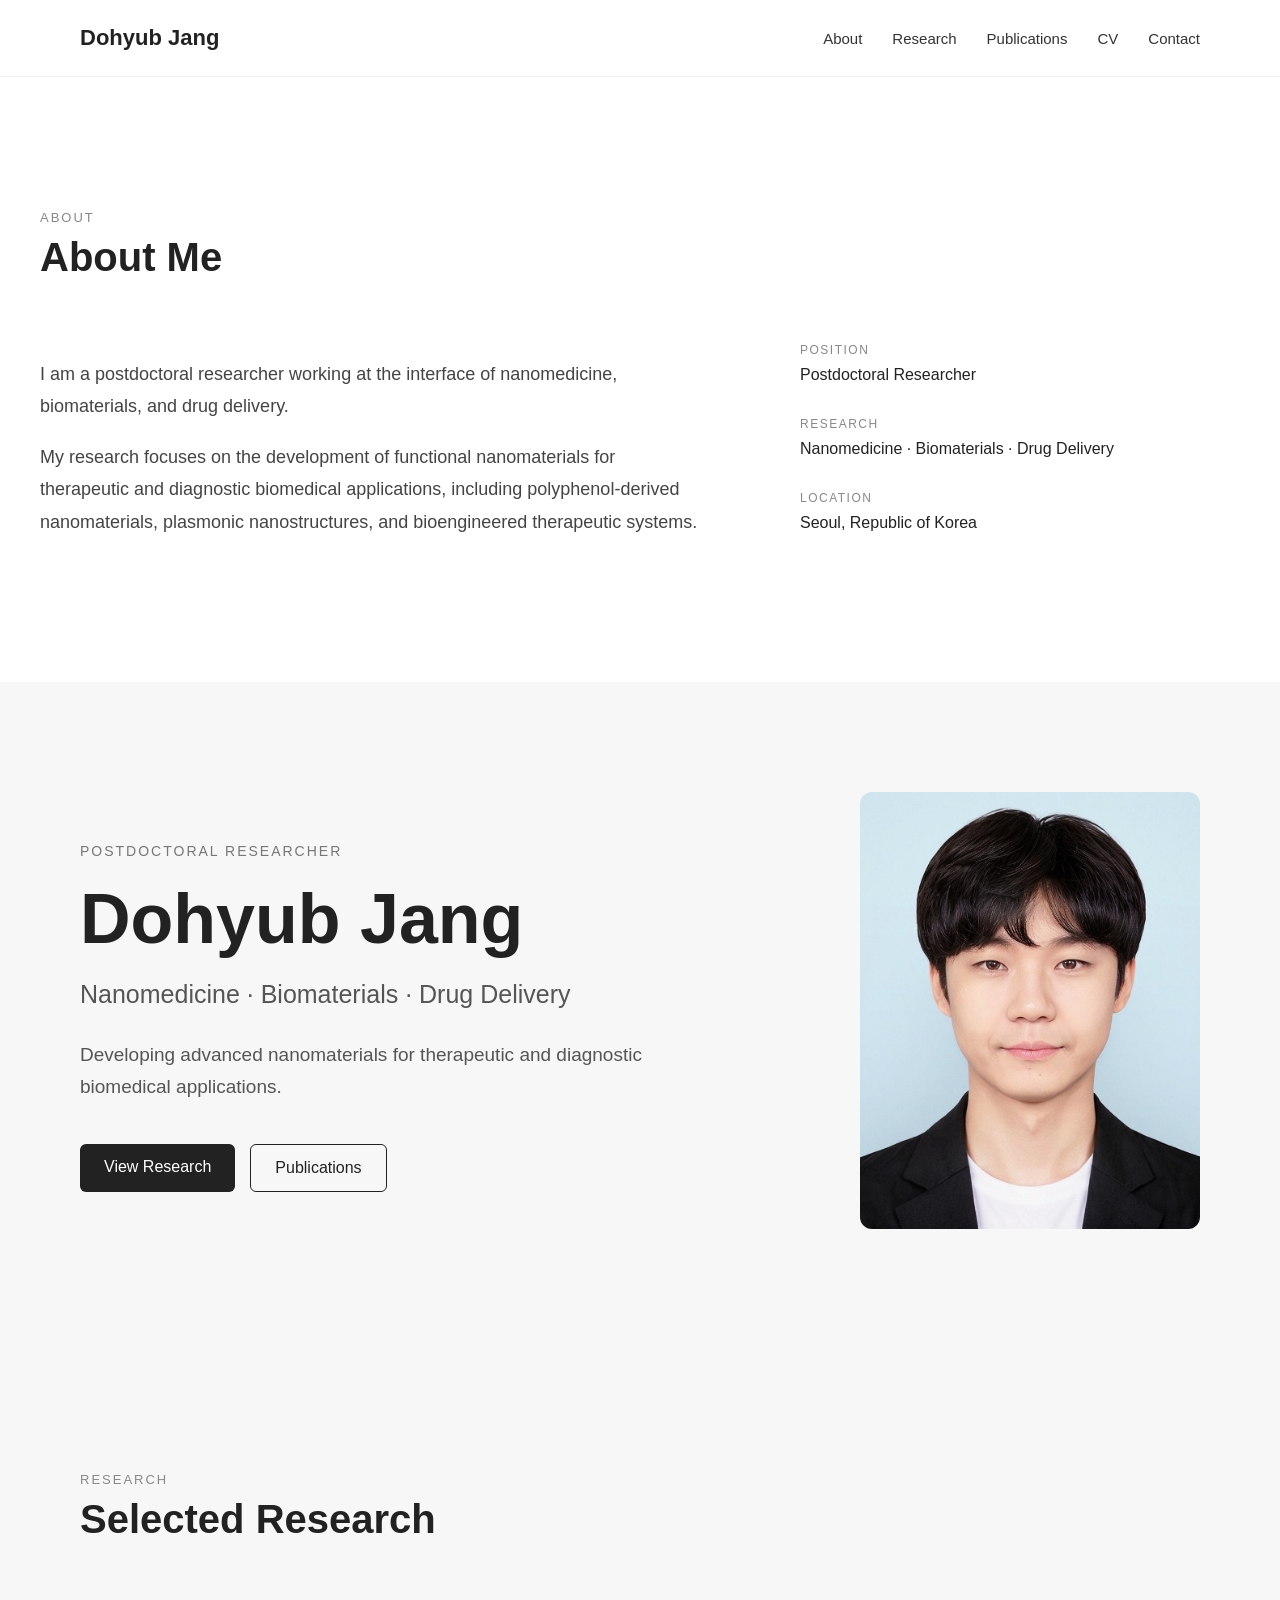
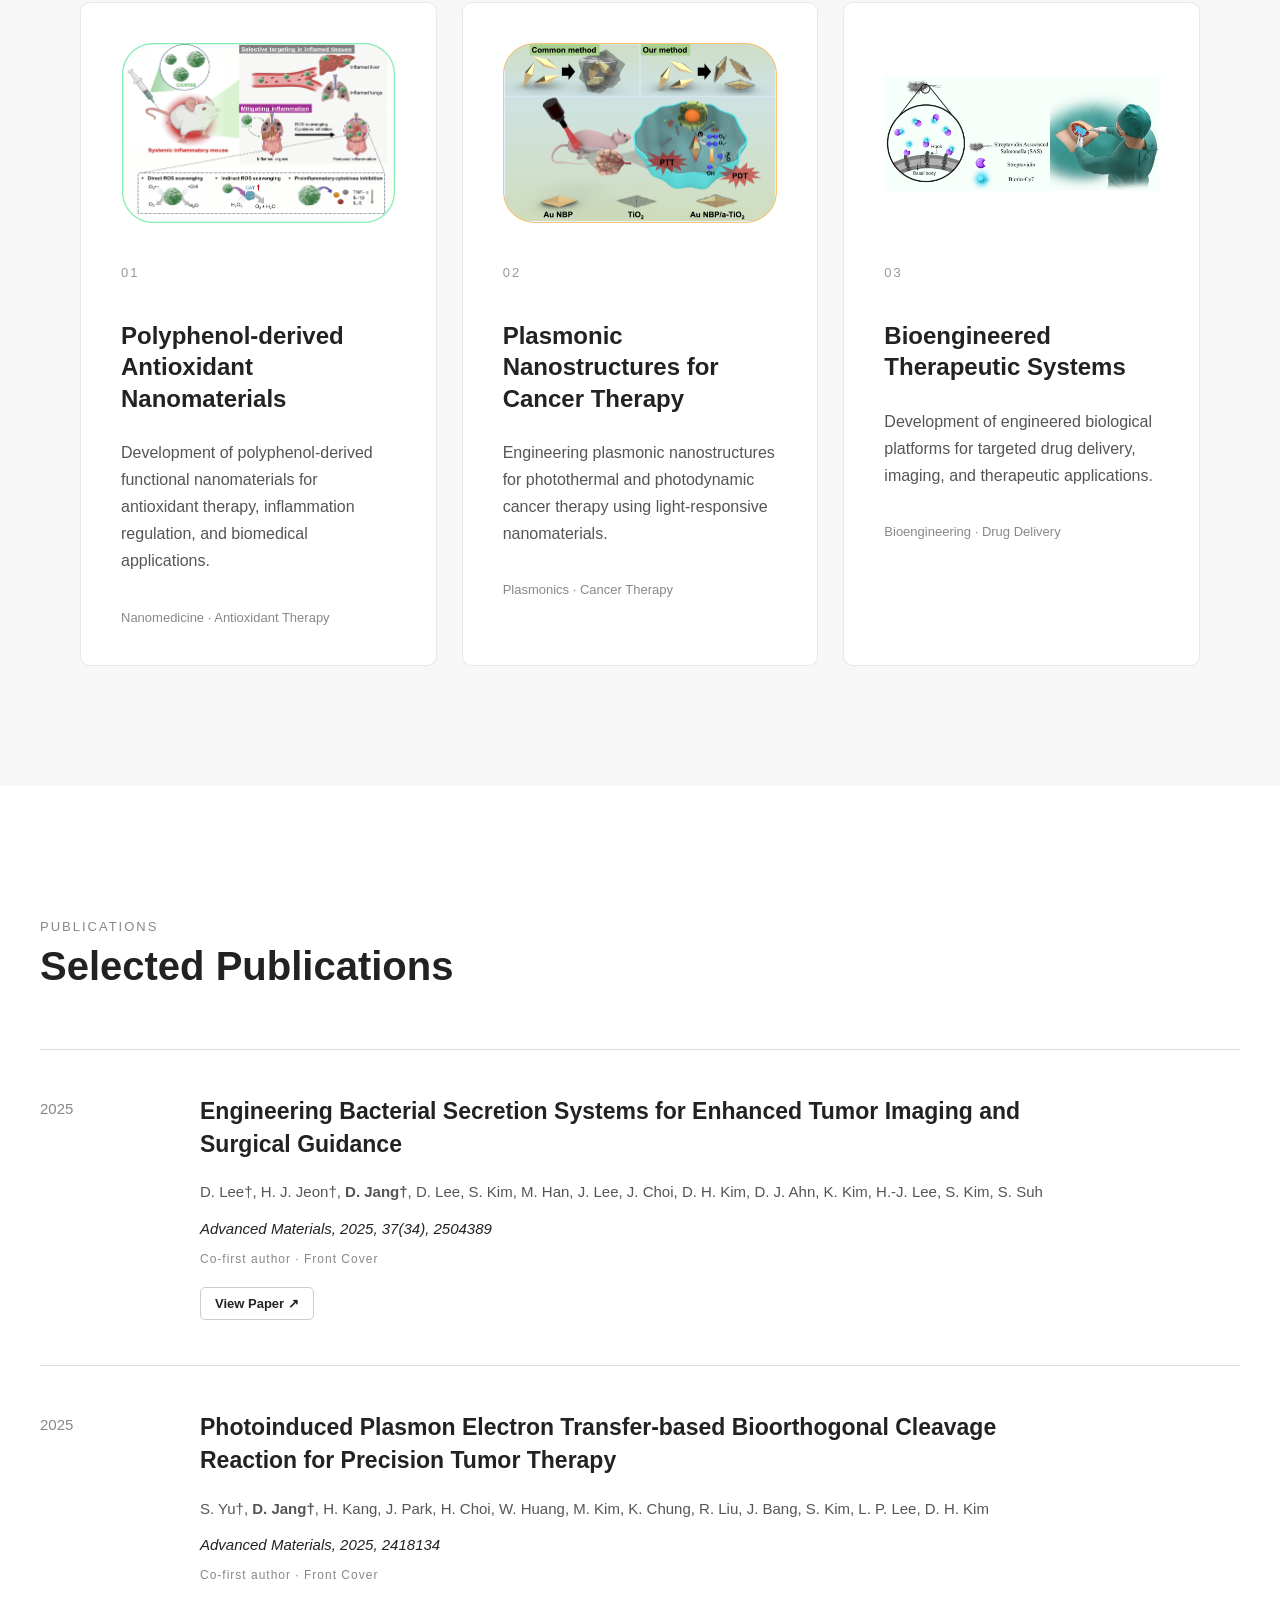
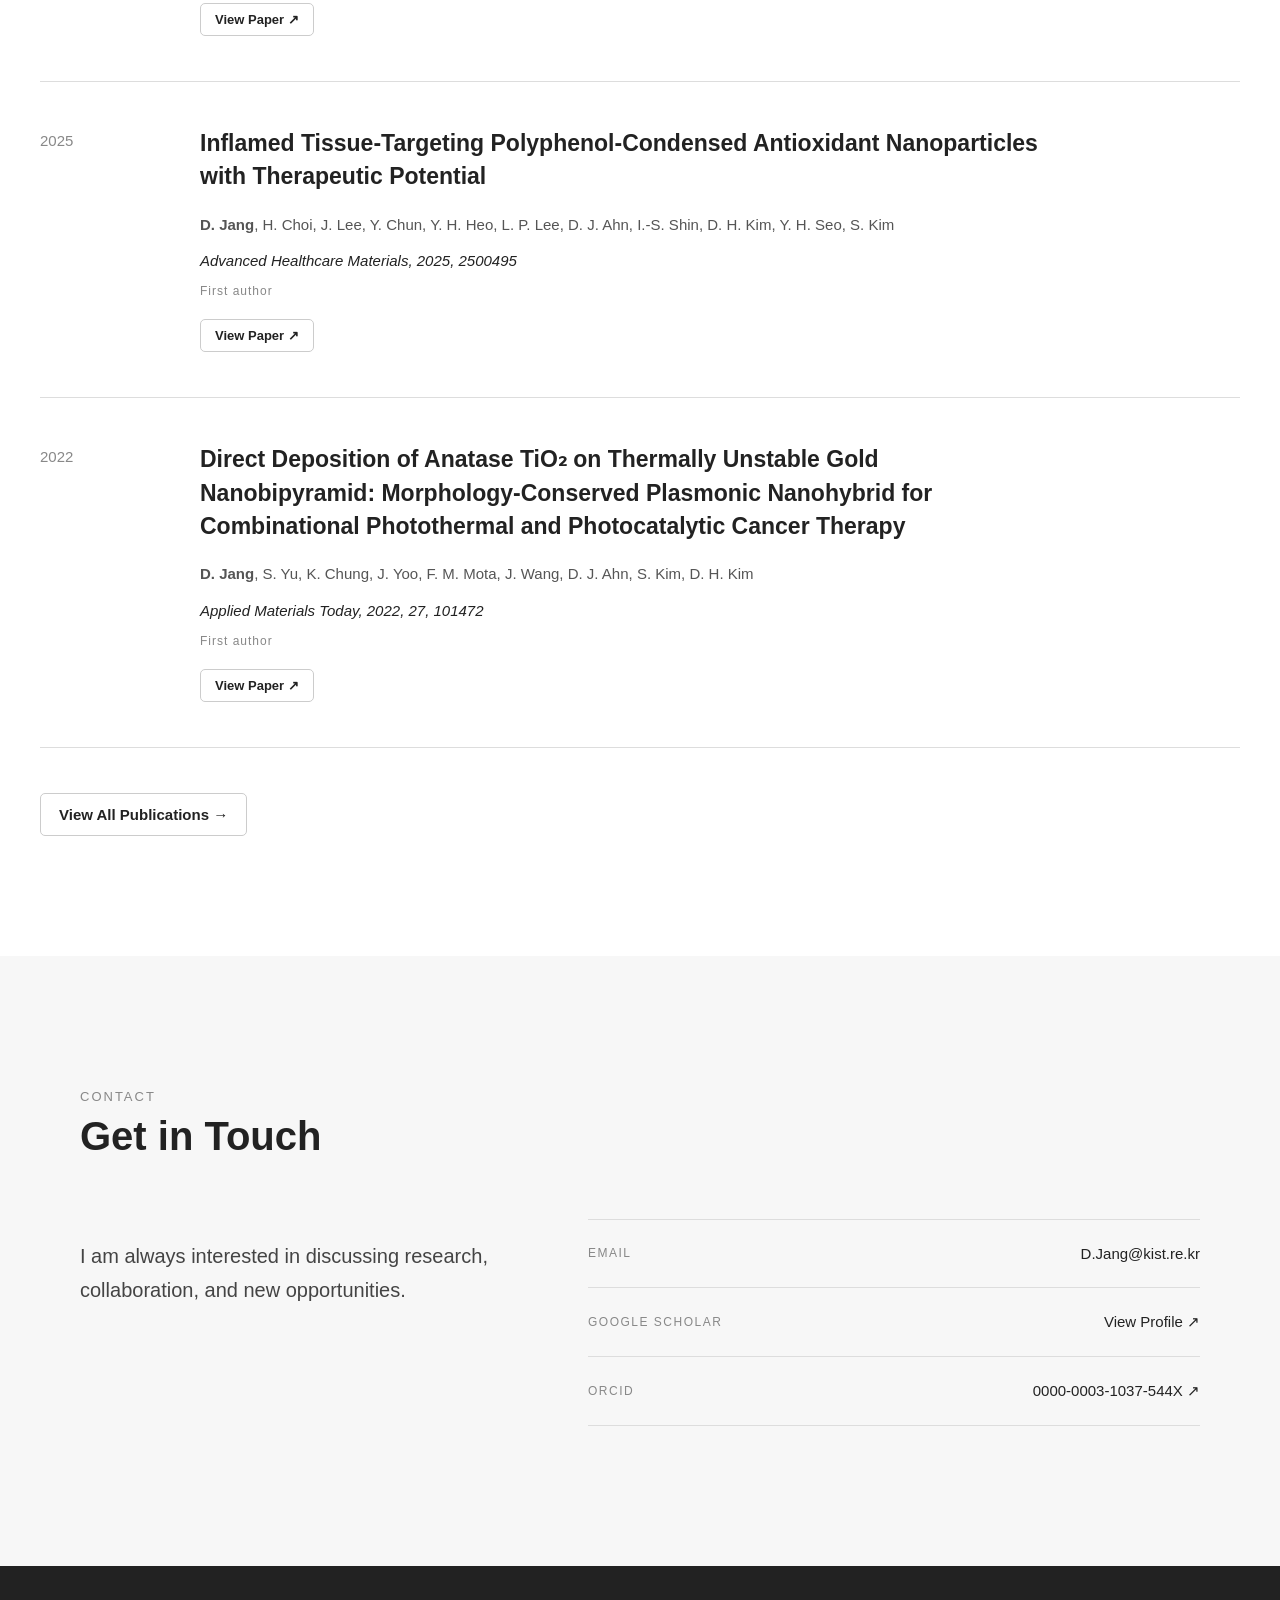
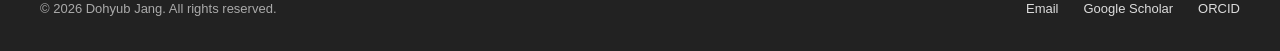
==== index.html @ f475d6d8 "Add files via upload" ====
<!DOCTYPE html>
<html lang="en">

<head>
    <meta charset="UTF-8">
    <meta name="viewport" content="width=device-width, initial-scale=1.0">

    <title>Dohyub Jang</title>

    <link rel="stylesheet" href="style.css">
</head>

<body>

    <!-- 상단 메뉴 -->
    <header>
        <nav>
            <div class="logo">Dohyub Jang</div>

            <div class="menu">
                <a href="#about">About</a>
                <a href="#research">Research</a>
                <a href="#publications">Publications</a>
<a href="files/Dohyub_Jang_CV.pdf" target="_blank" rel="noopener noreferrer">CV</a>
                <a href="#contact">Contact</a>
            </div>
        </nav>
    </header>

<section class="about" id="about">

    <div class="section-title">
        <p>ABOUT</p>
        <h2>About Me</h2>
    </div>

    <div class="about-content">

        <div class="about-text">

            <p>
                I am a postdoctoral researcher working at the interface of
                nanomedicine, biomaterials, and drug delivery.
            </p>

            <p>
                My research focuses on the development of functional
                nanomaterials for therapeutic and diagnostic biomedical
                applications, including polyphenol-derived nanomaterials,
                plasmonic nanostructures, and bioengineered therapeutic systems.
            </p>

        </div>

        <div class="about-info">

            <div>
                <span>POSITION</span>
                <p>Postdoctoral Researcher</p>
            </div>

            <div>
                <span>RESEARCH</span>
                <p>Nanomedicine · Biomaterials · Drug Delivery</p>
            </div>

            <div>
                <span>LOCATION</span>
                <p>Seoul, Republic of Korea</p>
            </div>

        </div>

    </div>

</section>
    <!-- 첫 화면 -->
    <main>


<section class="hero">

    <div class="hero-text">

        <p class="small-title">
            POSTDOCTORAL RESEARCHER
        </p>

        <h1>
            Dohyub Jang
        </h1>

        <h2>
            Nanomedicine · Biomaterials · Drug Delivery
        </h2>

        <p class="description">
            Developing advanced nanomaterials for therapeutic
            and diagnostic biomedical applications.
        </p>

        <div class="buttons">
            <a href="#research" class="primary-button">
                View Research
            </a>

            <a href="#publications" class="secondary-button">
                Publications
            </a>
        </div>

    </div>


    <div class="hero-image">

        <img src="images/profile.jpg" alt="Dohyub Jang">

    </div>

</section>
    </section>


    <!-- Research -->

    <section class="research" id="research">

        <div class="section-title">
            <p>RESEARCH</p>
            <h2>Selected Research</h2>
        </div>

        <div class="research-grid">

            <!-- Research 1 -->

            <div class="research-card">
    <img src="images/research1.png" class="research-image" alt="Polyphenol-derived antioxidant nanomaterials">
                <p class="research-number">01</p>

                <h3>
                    Polyphenol-derived
                    Antioxidant Nanomaterials
                </h3>

                <p>
                    Development of polyphenol-derived functional
                    nanomaterials for antioxidant therapy,
                    inflammation regulation, and biomedical applications.
                </p>

                <span>
                    Nanomedicine · Antioxidant Therapy
                </span>

            </div>


            <!-- Research 2 -->

            <div class="research-card">
    <img src="images/research2.png" class="research-image" alt="Plasmonic nanostructures for cancer therapy">
                <p class="research-number">02</p>

                <h3>
                    Plasmonic Nanostructures
                    for Cancer Therapy
                </h3>

                <p>
                    Engineering plasmonic nanostructures for
                    photothermal and photodynamic cancer therapy
                    using light-responsive nanomaterials.
                </p>

                <span>
                    Plasmonics · Cancer Therapy
                </span>

            </div>


            <!-- Research 3 -->

            <div class="research-card">
    <img src="images/research3.png" class="research-image" alt="Bioengineered therapeutic systems">
                <p class="research-number">03</p>

                <h3>
                    Bioengineered
                    Therapeutic Systems
                </h3>

                <p>
                    Development of engineered biological platforms
                    for targeted drug delivery, imaging,
                    and therapeutic applications.
                </p>

                <span>
                    Bioengineering · Drug Delivery
                </span>

            </div>

        </div>

    </section>

<!-- Publications -->

<section class="publications" id="publications">

    <div class="section-title">
        <p>PUBLICATIONS</p>
        <h2>Selected Publications</h2>
    </div>


    <div class="publication-list">

        <!-- Publication 1 -->

        <div class="publication-item">

            <div class="publication-year">
                2025
            </div>

            <div class="publication-content">

                <h3>
                    Engineering Bacterial Secretion Systems for Enhanced
                    Tumor Imaging and Surgical Guidance
                </h3>

                <p class="authors">
                    D. Lee†, H. J. Jeon†, <strong>D. Jang†</strong>,
                    D. Lee, S. Kim, M. Han, J. Lee, J. Choi,
                    D. H. Kim, D. J. Ahn, K. Kim, H.-J. Lee,
                    S. Kim, S. Suh
                </p>

                <p class="journal">
                    Advanced Materials, 2025, 37(34), 2504389
                </p>

                <span class="publication-note">
                    Co-first author · Front Cover
                </span>
<div class="publication-links">

    <a href="https://doi.org/10.1002/adma.202504389"
       target="_blank">
        View Paper ↗
    </a>

</div>
            </div>

        </div>


        <!-- Publication 2 -->

        <div class="publication-item">

            <div class="publication-year">
                2025
            </div>

            <div class="publication-content">

                <h3>
                    Photoinduced Plasmon Electron Transfer-based Bioorthogonal Cleavage Reaction for Precision Tumor Therapy
                </h3>

                <p class="authors">
                    S. Yu†, <strong>D. Jang†</strong>, H. Kang,
                    J. Park, H. Choi, W. Huang, M. Kim,
                    K. Chung, R. Liu, J. Bang, S. Kim,
                    L. P. Lee, D. H. Kim
                </p>

                <p class="journal">
                    Advanced Materials, 2025, 2418134
                </p>

                <span class="publication-note">
                    Co-first author · Front Cover
                </span>
<div class="publication-links">

    <a href="https://doi.org/10.1002/adma.202418134"
       target="_blank">
        View Paper ↗
    </a>

</div>
            </div>

        </div>


        <!-- Publication 3 -->

        <div class="publication-item">

            <div class="publication-year">
                2025
            </div>

            <div class="publication-content">

                <h3>
                    Inflamed Tissue-Targeting Polyphenol-Condensed
                    Antioxidant Nanoparticles with Therapeutic Potential
                </h3>

                <p class="authors">
                    <strong>D. Jang</strong>, H. Choi, J. Lee,
                    Y. Chun, Y. H. Heo, L. P. Lee,
                    D. J. Ahn, I.-S. Shin, D. H. Kim,
                    Y. H. Seo, S. Kim
                </p>

                <p class="journal">
                    Advanced Healthcare Materials, 2025, 2500495
                </p>

                <span class="publication-note">
                    First author
                </span>
<div class="publication-links">

    <a href="https://doi.org/10.1002/adhm.202500495"
       target="_blank">
        View Paper ↗
    </a>

</div>
            </div>

        </div>


        <!-- Publication 4 -->

        <div class="publication-item">

            <div class="publication-year">
                2022
            </div>

            <div class="publication-content">

                <h3>
                    Direct Deposition of Anatase TiO₂ on Thermally
                    Unstable Gold Nanobipyramid: Morphology-Conserved
                    Plasmonic Nanohybrid for Combinational Photothermal
                    and Photocatalytic Cancer Therapy
                </h3>

                <p class="authors">
                    <strong>D. Jang</strong>, S. Yu, K. Chung,
                    J. Yoo, F. M. Mota, J. Wang,
                    D. J. Ahn, S. Kim, D. H. Kim
                </p>

                <p class="journal">
                    Applied Materials Today, 2022, 27, 101472
                </p>

                <span class="publication-note">
                    First author
                </span>
<div class="publication-links">

    <a href="https://doi.org/10.1016/j.apmt.2022.101472"
       target="_blank">
        View Paper ↗
    </a>

</div>
            </div>

        </div>

    </div>
<details class="all-publications">

    <summary>
        View All Publications →
    </summary>


    <div class="other-publications">

        <div class="other-publication-item">
            <span>2026</span>
            <div>
                <h4>
                    Chirality-Induced Suppression of Singlet Oxygen
                    in Lithium-Oxygen Batteries with Extended Cycle Life
                </h4>
                <p>Nano-Micro Letters, 2026, 18(1), 40</p>
            </div>
        </div>


        <div class="other-publication-item">
            <span>2025</span>
            <div>
                <h4>
                    Ultrasmall Metal-Organic Framework Mediated Simple
                    Fabrication Method of Single Fe-Atom Nanozymes with
                    Preserved Oxidation States for Multimodal Tumor Therapy
                </h4>
                <p>Advanced Healthcare Materials, 2025, 2501058</p>
            </div>
        </div>


        <div class="other-publication-item">
            <span>2025</span>
            <div>
                <h4>
                    Optically Tunable Catalytic Cancer Therapy Using
                    Enzyme-Like Chiral Plasmonic Nanoparticles
                </h4>
                <p>Nature Communications, 2025, 16(1), 2562</p>
            </div>
        </div>


        <div class="other-publication-item">
            <span>2024</span>
            <div>
                <h4>
                    Aggregation-Induced Emission Carbon Dots as
                    Al³⁺-Mediated Nanoaggregate Probe for Rapid and
                    Selective Detection of Tetracycline
                </h4>
                <p>
                    Spectrochimica Acta Part A: Molecular and
                    Biomolecular Spectroscopy, 2024, 310, 123925
                </p>
            </div>
        </div>


        <div class="other-publication-item">
            <span>2022</span>
            <div>
                <h4>
                    Dopamine-Mediated Self-Assembled Anisotropic Au
                    Nanoworms Conjugated with MoS₂ Nanosheets for
                    SERS-Based Sensing
                </h4>
                <p>Sensors and Actuators B: Chemical, 2022, 371, 132453</p>
            </div>
        </div>


        <div class="other-publication-item">
            <span>2022</span>
            <div>
                <h4>
                    Palladium Nanoparticles Decorated MXene for
                    Plasmon-Enhanced Photocatalysis
                </h4>
                <p>Journal of Industrial and Engineering Chemistry, 2022, 108, 501</p>
            </div>
        </div>


        <div class="other-publication-item">
            <span>2022</span>
            <div>
                <h4>
                    Anisotropic Plasmonic Gold Nanorod Indocyanine
                    Green@Reduced Graphene Oxide Doxorubicin Nanohybrids
                    for Image-Guided Enhanced Tumor Theranostics
                </h4>
                <p>ACS Omega, 2022, 7(17), 15186–15199</p>
            </div>
        </div>


        <div class="other-publication-item">
            <span>2021</span>
            <div>
                <h4>
                    Sophisticated Plasmon-Enhanced Photo-Nanozyme for
                    Anti-Angiogenic and Tumor-Microenvironment-Responsive
                    Combinatorial Photodynamic and Photothermal Cancer Therapy
                </h4>
                <p>Journal of Industrial and Engineering Chemistry, 2021, 104, 106–116</p>
            </div>
        </div>


        <div class="other-publication-item">
            <span>2021</span>
            <div>
                <h4>
                    Plasmon-Triggered Upconversion Emissions and Hot
                    Carrier Injection for Combinatorial Photothermal
                    and Photodynamic Cancer Therapy
                </h4>
                <p>ACS Applied Materials & Interfaces, 2021, 13(49), 58422–58433</p>
            </div>
        </div>


        <div class="other-publication-item">
            <span>2021</span>
            <div>
                <h4>
                    Photoechogenic Inflatable Nanohybrids for
                    Upconversion-Mediated Sonotheranostics
                </h4>
                <p>ACS Nano, 2021, 15(11), 18394–18402</p>
            </div>
        </div>


        <div class="other-publication-item">
            <span>2021</span>
            <div>
                <h4>
                    Block Copolymer Micelles Enable Facile Synthesis
                    of Organic–Inorganic Perovskite Nanostructures
                    with Tailored Architecture
                </h4>
                <p>Chemical Communications, 2021, 57(15), 1879–1882</p>
            </div>
        </div>

    </div>

</details>
</section>
<!-- Contact -->

<section class="contact" id="contact">

    <div class="section-title">
        <p>CONTACT</p>
        <h2>Get in Touch</h2>
    </div>

    <div class="contact-content">

        <div class="contact-intro">
            <p>
                I am always interested in discussing research,
                collaboration, and new opportunities.
            </p>
        </div>

        <div class="contact-links">

            <a href="mailto:D.Jang@kist.re.kr">
                <span>EMAIL</span>
                <strong>D.Jang@kist.re.kr</strong>
            </a>

            <a href="https://scholar.google.com/citations?user=huTnlf4AAAAJ&hl=en"
               target="_blank"
               rel="noopener noreferrer">
                <span>GOOGLE SCHOLAR</span>
                <strong>View Profile ↗</strong>
            </a>

            <a href="https://orcid.org/0000-0003-1037-544X"
               target="_blank"
               rel="noopener noreferrer">
                <span>ORCID</span>
                <strong>0000-0003-1037-544X ↗</strong>
            </a>

        </div>

    </div>

</section>
    </main>
    <!-- Footer -->

<footer>

    <div class="footer-content">

        <p>
            © 2026 Dohyub Jang. All rights reserved.
        </p>

        <div class="footer-links">

            <a href="mailto:D.Jang@kist.re.kr">
                Email
            </a>

            <a href="https://scholar.google.com/citations?user=huTnlf4AAAAJ&hl=en"
               target="_blank"
               rel="noopener noreferrer">
                Google Scholar
            </a>

            <a href="https://orcid.org/0000-0003-1037-544X"
               target="_blank"
               rel="noopener noreferrer">
                ORCID
            </a>

        </div>

    </div>

</footer>
<script>
    document.querySelectorAll('a[href^="#"]').forEach(link => {
        link.addEventListener('click', function(e) {
            const targetId = this.getAttribute('href');
            const target = document.querySelector(targetId);

            if (target) {
                e.preventDefault();

                target.scrollIntoView({
                    behavior: 'smooth',
                    block: 'start'
                });
            }
        });
    });
</script>
</body>

</html>
---- style.css ----
html {
    scroll-behavior: smooth;
}
* {
    box-sizing: border-box;
}

body {
    margin: 0;
    font-family: Arial, sans-serif;
    background-color: #f7f7f7;
    color: #222;
}


/* 상단 메뉴 */

header {
    width: 100%;
    background-color: white;
    border-bottom: 1px solid #eeeeee;
    position: sticky;
top: 0;
z-index: 1000;
}


nav {
    max-width: 1200px;
    margin: auto;

    display: flex;
    justify-content: space-between;
    align-items: center;

    padding: 25px 40px;
}

.logo {
    font-size: 22px;
    font-weight: bold;
}

.menu {
    display: flex;
    gap: 30px;
}

.menu a {
    text-decoration: none;
    color: #333;
    font-size: 15px;
}

.menu a:hover {
    color: #777;
}


/* 첫 화면 */

.hero {
    max-width: 1200px;
    margin: auto;

    padding: 110px 40px;

    display: flex;
    justify-content: space-between;
    align-items: center;

    gap: 80px;
}

.small-title {
    font-size: 14px;
    letter-spacing: 2px;
    color: #777;
}

.hero h1 {
    font-size: 70px;

    margin-top: 20px;
    margin-bottom: 15px;
}

.hero h2 {
    font-size: 25px;
    font-weight: normal;

    color: #555;

    margin-bottom: 30px;
}

.description {
    font-size: 19px;
    line-height: 1.7;

    max-width: 650px;

    color: #555;
}


/* 버튼 */

.buttons {
    margin-top: 40px;

    display: flex;
    gap: 15px;
}

.buttons a {
    text-decoration: none;

    padding: 14px 24px;

    border-radius: 6px;
}

.primary-button {
    background-color: #222;
    color: white;
}

.secondary-button {
    border: 1px solid #222;
    color: #222;
}.hero-text {
    flex: 1;
}

.hero-image {
    flex: 0 0 340px;
}

.hero-image img {
    width: 100%;
    display: block;

    border-radius: 12px;
}/* About */

.about {
    background-color: white;
    padding: 120px 40px;
}

.about > * {
    max-width: 1200px;
    margin-left: auto;
    margin-right: auto;
}

.section-title p {
    font-size: 13px;
    letter-spacing: 2px;
    color: #888;
    margin-bottom: 10px;
}

.section-title h2 {
    font-size: 40px;
    margin-top: 0;
    margin-bottom: 60px;
}

.about-content {
    display: grid;
    grid-template-columns: 1.5fr 1fr;
    gap: 100px;
}

.about-text {
    font-size: 18px;
    line-height: 1.8;
    color: #444;
}

.about-info > div {
    margin-bottom: 30px;
}

.about-info span {
    font-size: 12px;
    letter-spacing: 1.5px;
    color: #888;
}

.about-info p {
    margin-top: 8px;
    font-size: 16px;
}/* Research */

.research {
    max-width: 1200px;
    margin: auto;

    padding: 120px 40px;
}


.research-grid {
    display: grid;

    grid-template-columns: repeat(3, 1fr);

    gap: 25px;
}


.research-card {
    background-color: white;

    padding: 40px;

    border: 1px solid #e8e8e8;

    border-radius: 10px;

    min-height: 350px;

    transition: 0.3s;
}


.research-card:hover {
    transform: translateY(-8px);

    box-shadow: 0 15px 35px rgba(0, 0, 0, 0.08);
}


.research-number {
    font-size: 13px;

    color: #999;

    letter-spacing: 2px;

    margin-bottom: 40px;
}


.research-card h3 {
    font-size: 24px;

    line-height: 1.3;

    margin-bottom: 25px;
}


.research-card > p:not(.research-number) {
    font-size: 16px;

    line-height: 1.7;

    color: #555;
}


.research-card span {
    display: block;

    margin-top: 35px;

    font-size: 13px;

    color: #888;
}/* Research Images */

.research-image {
    width: 100%;
    height: 180px;

    object-fit: contain;

    background-color: #ffffff;

    border-radius: 6px;

    margin-bottom: 25px;
}/* Publications */

.publications {
    background-color: white;
    padding: 120px 40px;
}

.publications > * {
    max-width: 1200px;
    margin-left: auto;
    margin-right: auto;
}

.publication-list {
    border-top: 1px solid #dddddd;
}

.publication-item {
    display: grid;

    grid-template-columns: 120px 1fr;

    gap: 40px;

    padding: 45px 0;

    border-bottom: 1px solid #dddddd;
}

.publication-year {
    font-size: 15px;

    color: #888;

    padding-top: 5px;
}

.publication-content h3 {
    font-size: 23px;

    line-height: 1.45;

    margin-top: 0;

    margin-bottom: 18px;

    max-width: 850px;
}

.authors {
    font-size: 15px;

    line-height: 1.7;

    color: #555;

    margin-bottom: 10px;
}

.journal {
    font-size: 15px;

    font-style: italic;

    margin-bottom: 12px;
}

.publication-note {
    display: inline-block;

    font-size: 12px;

    letter-spacing: 1px;

    color: #888;
}/* Publication Links */

.publication-links {
    display: flex;
    gap: 12px;
    margin-top: 20px;
}

.publication-links a {
    text-decoration: none;
    color: #222;

    font-size: 13px;
    font-weight: 600;

    border: 1px solid #cccccc;
    border-radius: 5px;

    padding: 8px 14px;

    transition: 0.2s;
}

.publication-links a:hover {
    background-color: #222;
    color: white;
    border-color: #222;
}/* All Publications */

.all-publications {
    max-width: 1200px;
    margin: 45px auto 0;
}

.all-publications summary {
    display: inline-block;

    cursor: pointer;

    font-size: 15px;
    font-weight: 600;

    padding: 12px 18px;

    border: 1px solid #cccccc;
    border-radius: 5px;

    transition: 0.2s;
}

.all-publications summary:hover {
    background-color: #222;
    color: white;
    border-color: #222;
}

.all-publications summary::marker {
    display: none;
}

.other-publications {
    margin-top: 35px;
    border-top: 1px solid #dddddd;
}

.other-publication-item {
    display: grid;
    grid-template-columns: 120px 1fr;

    gap: 40px;

    padding: 30px 0;

    border-bottom: 1px solid #dddddd;
}

.other-publication-item > span {
    font-size: 14px;
    color: #888;
}

.other-publication-item h4 {
    font-size: 18px;
    line-height: 1.5;

    margin: 0 0 8px 0;
}

.other-publication-item p {
    font-size: 14px;
    font-style: italic;

    color: #666;

    margin: 0;
}/* Contact */

.contact {
    max-width: 1200px;
    margin: auto;

    padding: 120px 40px 140px;
}

.contact-content {
    display: grid;
    grid-template-columns: 1fr 1.5fr;

    gap: 100px;
}

.contact-intro p {
    font-size: 20px;
    line-height: 1.7;

    color: #444;

    max-width: 420px;
}

.contact-links {
    border-top: 1px solid #dddddd;
}

.contact-links a {
    display: flex;
    justify-content: space-between;
    align-items: center;

    text-decoration: none;
    color: #222;

    padding: 25px 0;

    border-bottom: 1px solid #dddddd;

    transition: 0.2s;
}

.contact-links a:hover {
    padding-left: 10px;
}

.contact-links span {
    font-size: 12px;
    letter-spacing: 1.5px;

    color: #888;
}

.contact-links strong {
    font-size: 15px;
    font-weight: 500;
}
/* ========================================
   Mobile Responsive Design
   ======================================== */

@media (max-width: 768px) {

    /* 상단 메뉴 */

    nav {
        padding: 18px 20px;
        flex-direction: column;
        align-items: flex-start;
        gap: 15px;
    }

    .logo {
        font-size: 20px;
    }

    .menu {
        width: 100%;
        gap: 18px;
        overflow-x: auto;
        white-space: nowrap;
        padding-bottom: 5px;
    }

    .menu a {
        font-size: 14px;
    }


    /* 첫 화면 */

    .hero {
        padding: 70px 20px;

        flex-direction: column;
        align-items: flex-start;

        gap: 50px;
    }

    .hero h1 {
        font-size: 48px;
    }

    .hero h2 {
        font-size: 20px;
        line-height: 1.5;
    }

    .description {
        font-size: 17px;
    }

    .hero-image {
        width: 100%;
        max-width: 320px;

        flex: none;

        margin: auto;
    }


    /* 버튼 */

    .buttons {
        flex-wrap: wrap;
    }


    /* About */

    .about {
        padding: 80px 20px;
    }

    .about-content {
        grid-template-columns: 1fr;
        gap: 50px;
    }


    /* Research */

    .research {
        padding: 80px 20px;
    }

    .research-grid {
        grid-template-columns: 1fr;
    }

    .research-card {
        min-height: auto;
    }


    /* Publications */

    .publications {
        padding: 80px 20px;
    }

    .publication-item {
        grid-template-columns: 1fr;
        gap: 15px;

        padding: 35px 0;
    }

    .publication-content h3 {
        font-size: 20px;
    }

    .other-publication-item {
        grid-template-columns: 1fr;
        gap: 10px;
    }


    /* Contact */

    .contact {
        padding: 80px 20px;
    }

    .contact-content {
        grid-template-columns: 1fr;
        gap: 50px;
    }

    .contact-links a {
        flex-direction: column;
        align-items: flex-start;

        gap: 8px;
    }


    /* Section Titles */

    .section-title h2 {
        font-size: 34px;
        margin-bottom: 40px;
    }
}/* Footer */

footer {
    background-color: #222;
    color: white;

    padding: 35px 40px;
}

.footer-content {
    max-width: 1200px;
    width: 100%;
    margin: auto;

    display: flex;
    justify-content: space-between;
    align-items: center;
}

.footer-content p {
    font-size: 13px;
    color: #aaaaaa;
    margin: 0;
}

.footer-links {
    display: flex;
    gap: 25px;
}

.footer-links a {
    color: #dddddd;
    text-decoration: none;
    font-size: 13px;

    transition: 0.2s;
}

.footer-links a:hover {
    color: white;
/* Mobile Footer */

@media (max-width: 768px) {

    .footer-content {
        flex-direction: column;
        align-items: flex-start;
        gap: 20px;
    }

    .footer-links {
        flex-wrap: wrap;
    }

}
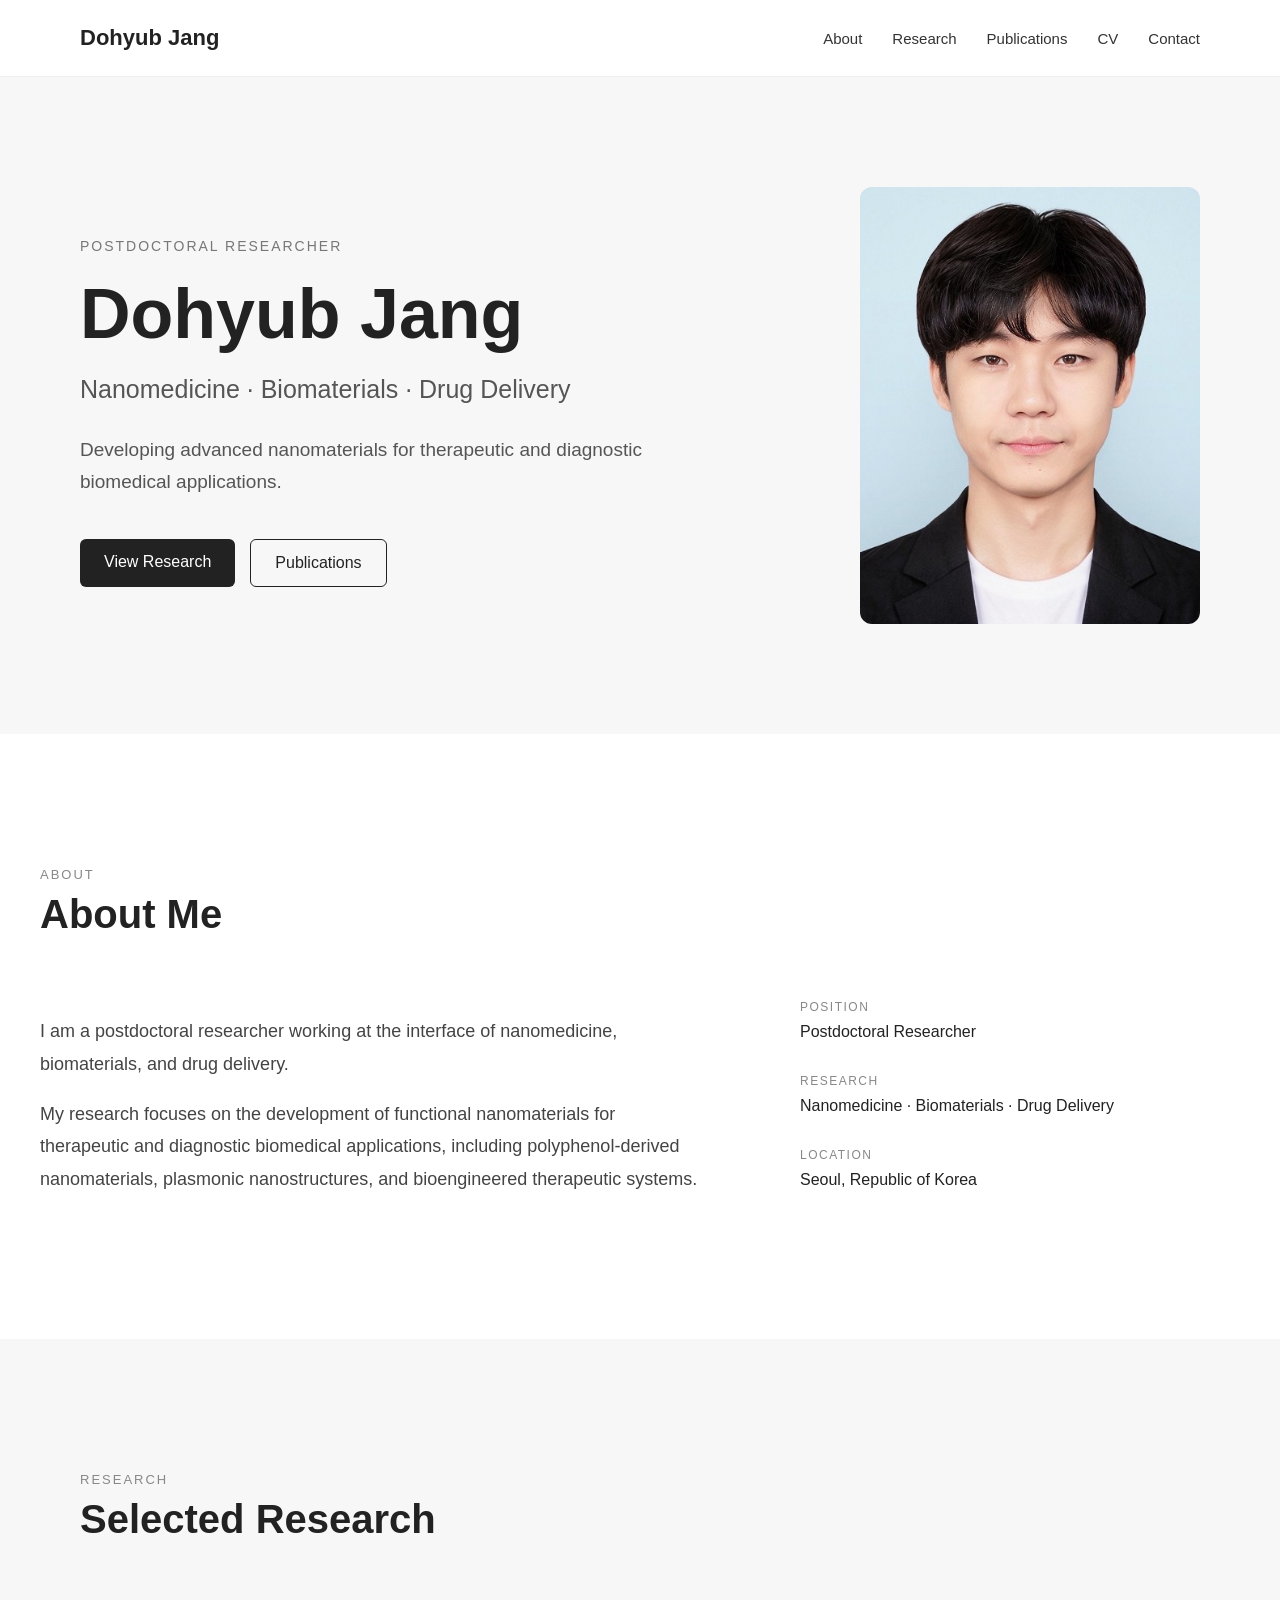
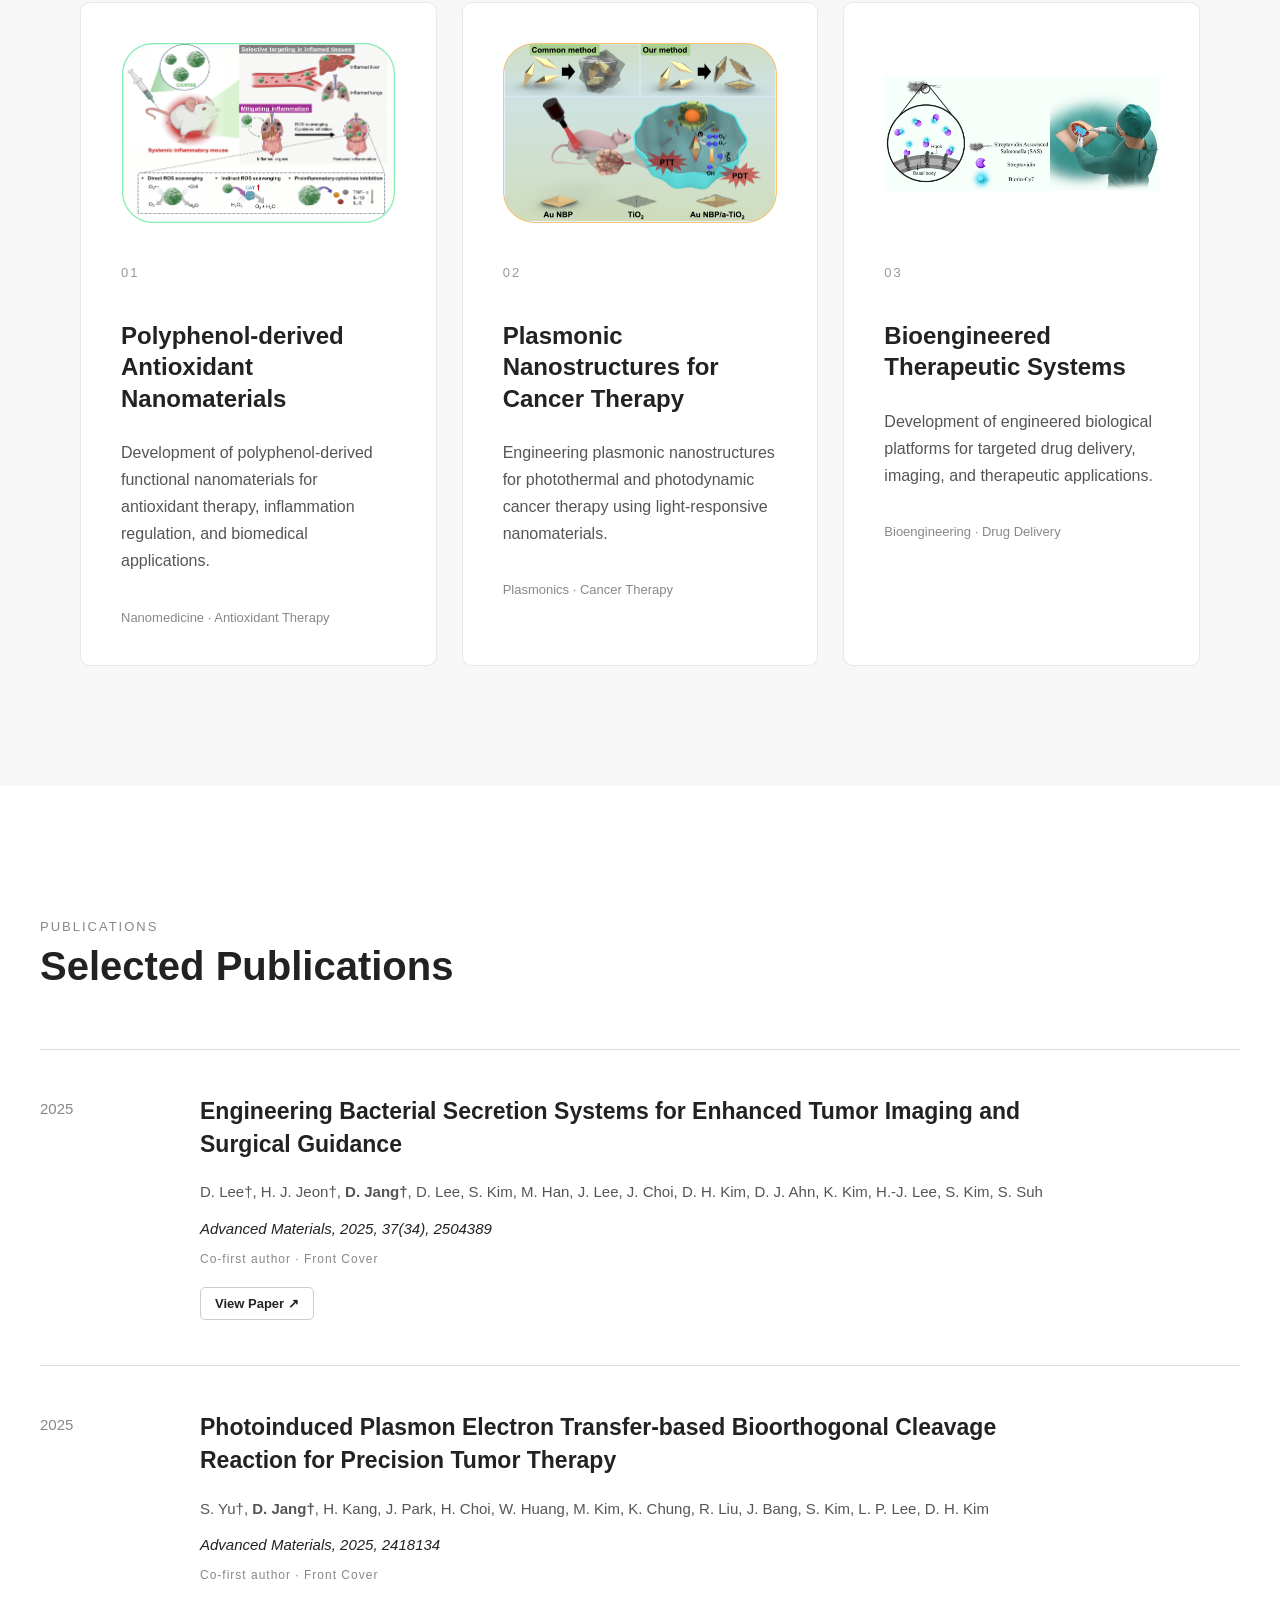
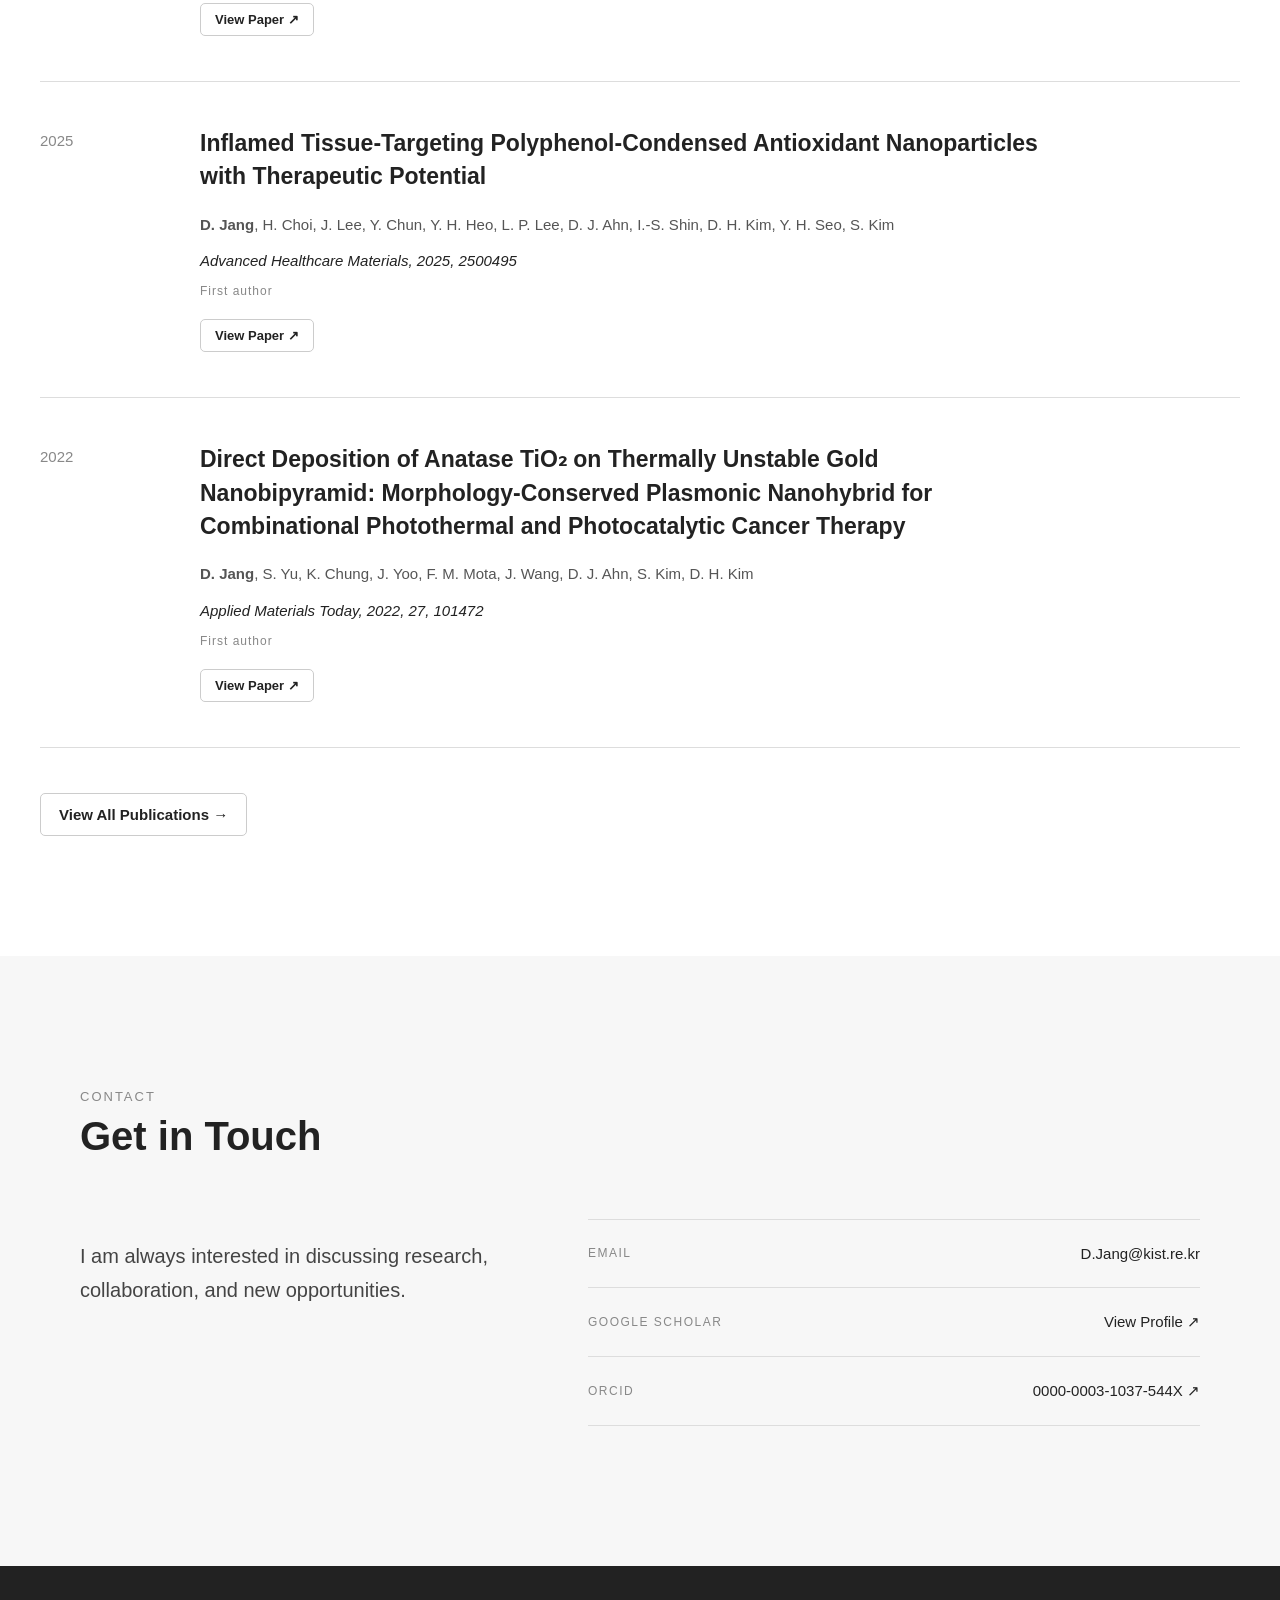
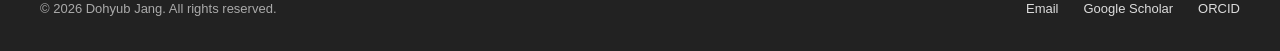
==== commit 240deae1: "Restore hero section and update SEO" ====
--- a/index.html
+++ b/index.html
@@ -3,9 +3,45 @@
 
 <head>
     <meta charset="UTF-8">
+
     <meta name="viewport" content="width=device-width, initial-scale=1.0">
 
-    <title>Dohyub Jang</title>
+    <title>Dohyub Jang, Ph.D. | Nanomedicine & Biomaterials Researcher</title>
+
+    <meta name="description"
+          content="Academic website of Dohyub Jang, Ph.D., a postdoctoral researcher specializing in nanomedicine, biomaterials, drug delivery, functional nanomaterials, and preclinical biomedical research.">
+
+    <meta name="author" content="Dohyub Jang">
+
+    <link rel="canonical"
+          href="https://dohyubjang-website.vercel.app/">
+
+    <script type="application/ld+json">
+    {
+        "@context": "https://schema.org",
+        "@type": "Person",
+        "name": "Dohyub Jang",
+        "honorificSuffix": "Ph.D.",
+        "jobTitle": "Postdoctoral Researcher",
+        "affiliation": {
+            "@type": "Organization",
+            "name": "Korea Institute of Science and Technology"
+        },
+        "url": "https://dohyubjang-website.vercel.app/",
+        "image": "https://dohyubjang-website.vercel.app/images/profile.jpg",
+        "sameAs": [
+            "https://scholar.google.com/citations?user=huTnlf4AAAAJ&hl=en",
+            "https://orcid.org/0000-0003-1037-544X"
+        ],
+        "knowsAbout": [
+            "Nanomedicine",
+            "Biomaterials",
+            "Drug Delivery",
+            "Functional Nanomaterials",
+            "Preclinical Biomedical Research"
+        ]
+    }
+    </script>
 
     <link rel="stylesheet" href="style.css">
 </head>
@@ -26,7 +62,51 @@
             </div>
         </nav>
     </header>
-
+<!-- 첫 화면 -->
+
+<section class="hero">
+
+    <div class="hero-text">
+
+        <p class="small-title">
+            POSTDOCTORAL RESEARCHER
+        </p>
+
+        <h1>
+            Dohyub Jang
+        </h1>
+
+        <h2>
+            Nanomedicine · Biomaterials · Drug Delivery
+        </h2>
+
+        <p class="description">
+            Developing advanced nanomaterials for therapeutic
+            and diagnostic biomedical applications.
+        </p>
+
+        <div class="buttons">
+
+            <a href="#research" class="primary-button">
+                View Research
+            </a>
+
+            <a href="#publications" class="secondary-button">
+                Publications
+            </a>
+
+        </div>
+
+    </div>
+
+
+    <div class="hero-image">
+
+        <img src="images/profile.jpg" alt="Dohyub Jang">
+
+    </div>
+
+</section>
 <section class="about" id="about">
 
     <div class="section-title">
@@ -77,49 +157,6 @@
     <!-- 첫 화면 -->
     <main>
 
-
-<section class="hero">
-
-    <div class="hero-text">
-
-        <p class="small-title">
-            POSTDOCTORAL RESEARCHER
-        </p>
-
-        <h1>
-            Dohyub Jang
-        </h1>
-
-        <h2>
-            Nanomedicine · Biomaterials · Drug Delivery
-        </h2>
-
-        <p class="description">
-            Developing advanced nanomaterials for therapeutic
-            and diagnostic biomedical applications.
-        </p>
-
-        <div class="buttons">
-            <a href="#research" class="primary-button">
-                View Research
-            </a>
-
-            <a href="#publications" class="secondary-button">
-                Publications
-            </a>
-        </div>
-
-    </div>
-
-
-    <div class="hero-image">
-
-        <img src="images/profile.jpg" alt="Dohyub Jang">
-
-    </div>
-
-</section>
-    </section>
 
 
     <!-- Research -->
@@ -639,4 +676,4 @@
 </script>
 </body>
 
-</html>+</html>
